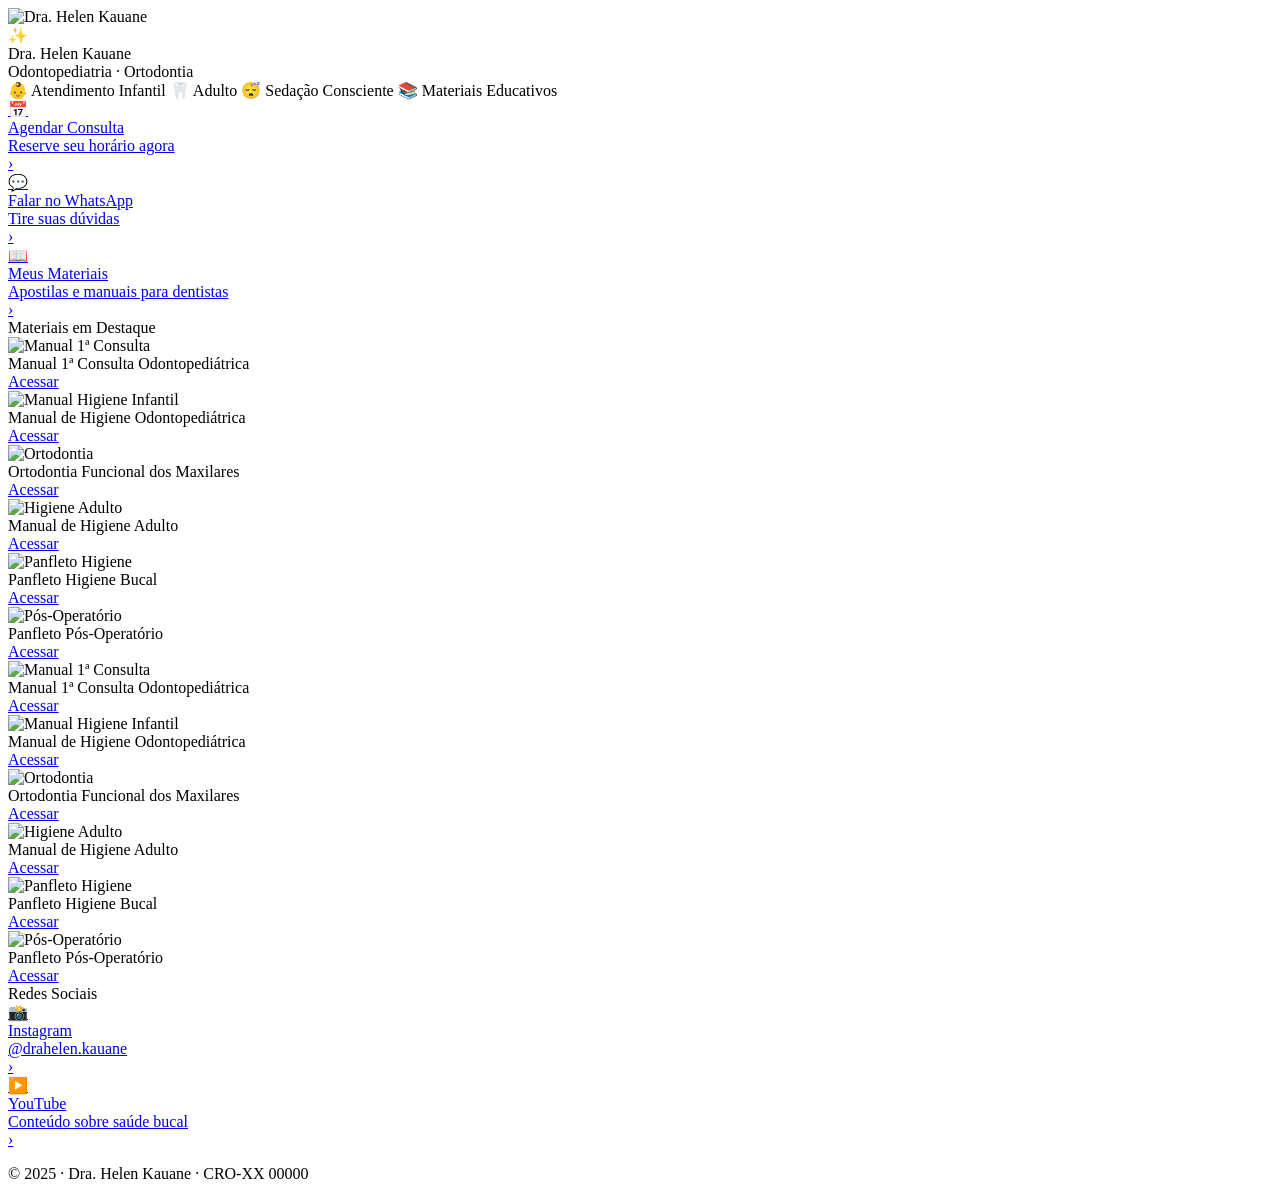
==== Drhellem/instagram/index.html @ 4bc45f28 "remover email e formulario da secao de contato" ====
<!DOCTYPE html>
<html lang="pt-BR">
<head>
  <meta charset="UTF-8">
  <meta name="viewport" content="width=device-width, initial-scale=1.0">
  <title>Dra. Helen Kauane</title>
  <link href="https://fonts.googleapis.com/css2?family=Cormorant+Garamond:ital,wght@0,400;0,600;1,400&family=DM+Sans:wght@300;400;500;600&display=swap" rel="stylesheet">
  <link rel="stylesheet" href="css/bio.css">
</head>
<body>
  <div class="page">

    <!-- HERO -->
    <div class="hero-bg">
      <div class="avatar-wrap">
        <div class="avatar">
          <img src="imagens/img01.png" alt="Dra. Helen Kauane">
        </div>
        <div class="avatar-badge">✨</div>
      </div>
      <div class="bio-name">Dra. Helen Kauane</div>
      <div class="bio-role">Odontopediatria · Ortodontia</div>
      <div class="bio-tags">
        <span class="tag">👶 Atendimento Infantil</span>
        <span class="tag">🦷 Adulto</span>
        <span class="tag">😴 Sedação Consciente</span>
        <span class="tag">📚 Materiais Educativos</span>
      </div>
    </div>

    <!-- LINKS -->
    <div class="content">

      <!-- Agendar consulta -->
      <a href="#" class="link-btn">
        <div class="btn-icon icon-teal">📅</div>
        <div class="btn-text">
          <div class="btn-title">Agendar Consulta</div>
          <div class="btn-sub">Reserve seu horário agora</div>
        </div>
        <div class="btn-arrow">›</div>
      </a>

      <!-- WhatsApp -->
      <a href="https://wa.me/55" class="link-btn">
        <div class="btn-icon icon-mint">💬</div>
        <div class="btn-text">
          <div class="btn-title">Falar no WhatsApp</div>
          <div class="btn-sub">Tire suas dúvidas</div>
        </div>
        <div class="btn-arrow">›</div>
      </a>

      <!-- Landing page / materiais -->
      <a href="landing.html" class="link-btn">
        <div class="btn-icon icon-lilac">📖</div>
        <div class="btn-text">
          <div class="btn-title">Meus Materiais</div>
          <div class="btn-sub">Apostilas e manuais para dentistas</div>
        </div>
        <div class="btn-arrow">›</div>
      </a>

      <!-- Seção materiais em destaque -->
      <div class="section-label"><span>Materiais em Destaque</span></div>

      <!-- Carousel de materiais -->
      <div class="carousel-wrap">
        <div class="carousel-track" id="track">
          <div class="carousel-item">
            <div class="carousel-thumb"><img src="imagens/img02.png" alt="Manual 1ª Consulta" class="carousel-img"></div>
            <div class="carousel-info"><div class="carousel-title">Manual 1ª Consulta Odontopediátrica</div><a href="landing.html" class="carousel-btn">Acessar</a></div>
          </div>
          <div class="carousel-item">
            <div class="carousel-thumb"><img src="imagens/img03.png" alt="Manual Higiene Infantil" class="carousel-img"></div>
            <div class="carousel-info"><div class="carousel-title">Manual de Higiene Odontopediátrica</div><a href="landing.html" class="carousel-btn">Acessar</a></div>
          </div>
          <div class="carousel-item">
            <div class="carousel-thumb"><img src="imagens/img04.png" alt="Ortodontia" class="carousel-img"></div>
            <div class="carousel-info"><div class="carousel-title">Ortodontia Funcional dos Maxilares</div><a href="landing.html" class="carousel-btn">Acessar</a></div>
          </div>
          <div class="carousel-item">
            <div class="carousel-thumb"><img src="imagens/img05.png" alt="Higiene Adulto" class="carousel-img"></div>
            <div class="carousel-info"><div class="carousel-title">Manual de Higiene Adulto</div><a href="landing.html" class="carousel-btn">Acessar</a></div>
          </div>
          <div class="carousel-item">
            <div class="carousel-thumb"><img src="imagens/img06.png" alt="Panfleto Higiene" class="carousel-img"></div>
            <div class="carousel-info"><div class="carousel-title">Panfleto Higiene Bucal</div><a href="landing.html" class="carousel-btn">Acessar</a></div>
          </div>
          <div class="carousel-item">
            <div class="carousel-thumb"><img src="imagens/img07.png" alt="Pós-Operatório" class="carousel-img"></div>
            <div class="carousel-info"><div class="carousel-title">Panfleto Pós-Operatório</div><a href="landing.html" class="carousel-btn">Acessar</a></div>
          </div>
          <!-- Duplicado para loop -->
          <div class="carousel-item">
            <div class="carousel-thumb"><img src="imagens/img02.png" alt="Manual 1ª Consulta" class="carousel-img"></div>
            <div class="carousel-info"><div class="carousel-title">Manual 1ª Consulta Odontopediátrica</div><a href="landing.html" class="carousel-btn">Acessar</a></div>
          </div>
          <div class="carousel-item">
            <div class="carousel-thumb"><img src="imagens/img03.png" alt="Manual Higiene Infantil" class="carousel-img"></div>
            <div class="carousel-info"><div class="carousel-title">Manual de Higiene Odontopediátrica</div><a href="landing.html" class="carousel-btn">Acessar</a></div>
          </div>
          <div class="carousel-item">
            <div class="carousel-thumb"><img src="imagens/img04.png" alt="Ortodontia" class="carousel-img"></div>
            <div class="carousel-info"><div class="carousel-title">Ortodontia Funcional dos Maxilares</div><a href="landing.html" class="carousel-btn">Acessar</a></div>
          </div>
          <div class="carousel-item">
            <div class="carousel-thumb"><img src="imagens/img05.png" alt="Higiene Adulto" class="carousel-img"></div>
            <div class="carousel-info"><div class="carousel-title">Manual de Higiene Adulto</div><a href="landing.html" class="carousel-btn">Acessar</a></div>
          </div>
          <div class="carousel-item">
            <div class="carousel-thumb"><img src="imagens/img06.png" alt="Panfleto Higiene" class="carousel-img"></div>
            <div class="carousel-info"><div class="carousel-title">Panfleto Higiene Bucal</div><a href="landing.html" class="carousel-btn">Acessar</a></div>
          </div>
          <div class="carousel-item">
            <div class="carousel-thumb"><img src="imagens/img07.png" alt="Pós-Operatório" class="carousel-img"></div>
            <div class="carousel-info"><div class="carousel-title">Panfleto Pós-Operatório</div><a href="landing.html" class="carousel-btn">Acessar</a></div>
          </div>
        </div>
      </div>

      <div class="section-label"><span>Redes Sociais</span></div>

      <a href="#" class="link-btn">
        <div class="btn-icon icon-lilac">📸</div>
        <div class="btn-text">
          <div class="btn-title">Instagram</div>
          <div class="btn-sub">@drahelen.kauane</div>
        </div>
        <div class="btn-arrow">›</div>
      </a>

      <a href="#" class="link-btn">
        <div class="btn-icon icon-sky">▶️</div>
        <div class="btn-text">
          <div class="btn-title">YouTube</div>
          <div class="btn-sub">Conteúdo sobre saúde bucal</div>
        </div>
        <div class="btn-arrow">›</div>
      </a>

    </div><!-- /content -->

    <div class="bio-footer">
      <p>© 2025 · Dra. Helen Kauane · CRO-XX 00000</p>
    </div>

  </div><!-- /page -->
</body>
</html>
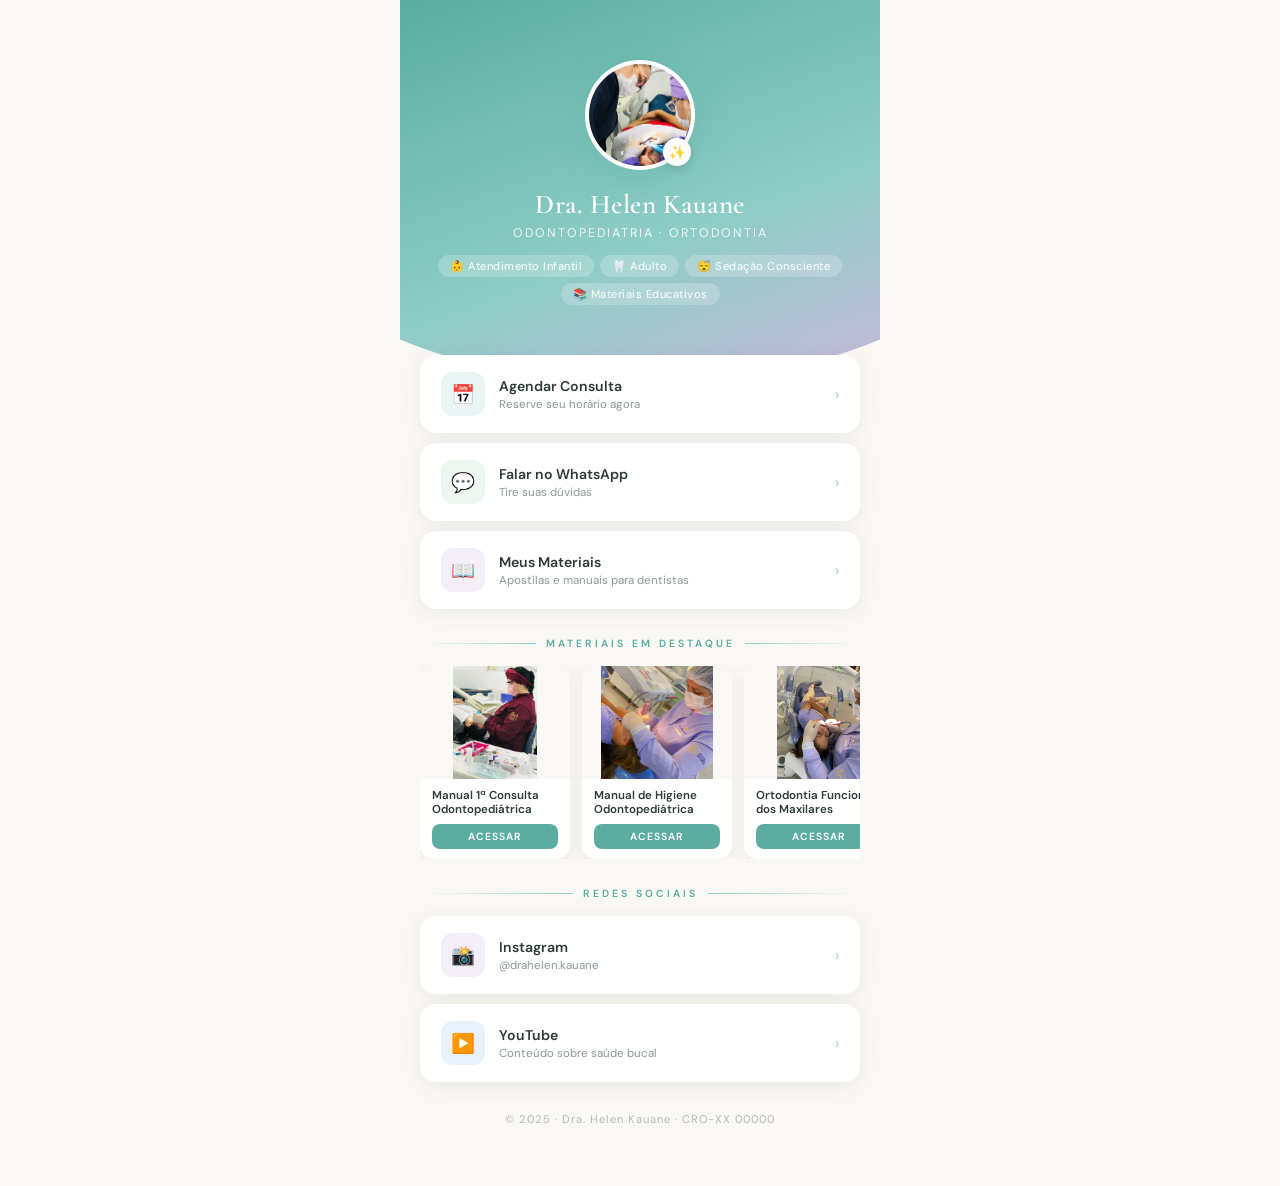
==== commit d7edf8e5: "Ajuste page insta" ====
--- a/Drhellem/instagram/index.html
+++ b/Drhellem/instagram/index.html
@@ -5,7 +5,7 @@
   <meta name="viewport" content="width=device-width, initial-scale=1.0">
   <title>Dra. Helen Kauane</title>
   <link href="https://fonts.googleapis.com/css2?family=Cormorant+Garamond:ital,wght@0,400;0,600;1,400&family=DM+Sans:wght@300;400;500;600&display=swap" rel="stylesheet">
-  <link rel="stylesheet" href="css/bio.css">
+  <link rel="stylesheet" href="../css/bio.css">
 </head>
 <body>
   <div class="page">
@@ -14,7 +14,7 @@
     <div class="hero-bg">
       <div class="avatar-wrap">
         <div class="avatar">
-          <img src="imagens/img01.png" alt="Dra. Helen Kauane">
+          <img src="../imagens/img01.png" alt="Dra. Helen Kauane">
         </div>
         <div class="avatar-badge">✨</div>
       </div>
@@ -42,7 +42,7 @@
       </a>
 
       <!-- WhatsApp -->
-      <a href="https://wa.me/55" class="link-btn">
+      <a href="https://wa.me/5551981014936" class="link-btn">
         <div class="btn-icon icon-mint">💬</div>
         <div class="btn-text">
           <div class="btn-title">Falar no WhatsApp</div>
@@ -52,7 +52,7 @@
       </a>
 
       <!-- Landing page / materiais -->
-      <a href="landing.html" class="link-btn">
+      <a href="../index.html" class="link-btn">
         <div class="btn-icon icon-lilac">📖</div>
         <div class="btn-text">
           <div class="btn-title">Meus Materiais</div>
@@ -68,60 +68,60 @@
       <div class="carousel-wrap">
         <div class="carousel-track" id="track">
           <div class="carousel-item">
-            <div class="carousel-thumb"><img src="imagens/img02.png" alt="Manual 1ª Consulta" class="carousel-img"></div>
-            <div class="carousel-info"><div class="carousel-title">Manual 1ª Consulta Odontopediátrica</div><a href="landing.html" class="carousel-btn">Acessar</a></div>
+            <div class="carousel-thumb"><img src="../imagens/img02.png" alt="Manual 1ª Consulta" class="carousel-img"></div>
+            <div class="carousel-info"><div class="carousel-title">Manual 1ª Consulta Odontopediátrica</div><a href="../index.html" class="carousel-btn">Acessar</a></div>
           </div>
           <div class="carousel-item">
-            <div class="carousel-thumb"><img src="imagens/img03.png" alt="Manual Higiene Infantil" class="carousel-img"></div>
-            <div class="carousel-info"><div class="carousel-title">Manual de Higiene Odontopediátrica</div><a href="landing.html" class="carousel-btn">Acessar</a></div>
+            <div class="carousel-thumb"><img src="../imagens/img03.png" alt="Manual Higiene Infantil" class="carousel-img"></div>
+            <div class="carousel-info"><div class="carousel-title">Manual de Higiene Odontopediátrica</div><a href="../index.html" class="carousel-btn">Acessar</a></div>
           </div>
           <div class="carousel-item">
-            <div class="carousel-thumb"><img src="imagens/img04.png" alt="Ortodontia" class="carousel-img"></div>
-            <div class="carousel-info"><div class="carousel-title">Ortodontia Funcional dos Maxilares</div><a href="landing.html" class="carousel-btn">Acessar</a></div>
+            <div class="carousel-thumb"><img src="../imagens/img04.png" alt="Ortodontia" class="carousel-img"></div>
+            <div class="carousel-info"><div class="carousel-title">Ortodontia Funcional dos Maxilares</div><a href="../index.html" class="carousel-btn">Acessar</a></div>
           </div>
           <div class="carousel-item">
-            <div class="carousel-thumb"><img src="imagens/img05.png" alt="Higiene Adulto" class="carousel-img"></div>
-            <div class="carousel-info"><div class="carousel-title">Manual de Higiene Adulto</div><a href="landing.html" class="carousel-btn">Acessar</a></div>
+            <div class="carousel-thumb"><img src="../imagens/img05.png" alt="Higiene Adulto" class="carousel-img"></div>
+            <div class="carousel-info"><div class="carousel-title">Manual de Higiene Adulto</div><a href="../index.html" class="carousel-btn">Acessar</a></div>
           </div>
           <div class="carousel-item">
-            <div class="carousel-thumb"><img src="imagens/img06.png" alt="Panfleto Higiene" class="carousel-img"></div>
-            <div class="carousel-info"><div class="carousel-title">Panfleto Higiene Bucal</div><a href="landing.html" class="carousel-btn">Acessar</a></div>
+            <div class="carousel-thumb"><img src="../imagens/img06.png" alt="Panfleto Higiene" class="carousel-img"></div>
+            <div class="carousel-info"><div class="carousel-title">Panfleto Higiene Bucal</div><a href="../index.html" class="carousel-btn">Acessar</a></div>
           </div>
           <div class="carousel-item">
-            <div class="carousel-thumb"><img src="imagens/img07.png" alt="Pós-Operatório" class="carousel-img"></div>
-            <div class="carousel-info"><div class="carousel-title">Panfleto Pós-Operatório</div><a href="landing.html" class="carousel-btn">Acessar</a></div>
+            <div class="carousel-thumb"><img src="../imagens/img07.png" alt="Pós-Operatório" class="carousel-img"></div>
+            <div class="carousel-info"><div class="carousel-title">Panfleto Pós-Operatório</div><a href="../index.html" class="carousel-btn">Acessar</a></div>
           </div>
           <!-- Duplicado para loop -->
           <div class="carousel-item">
-            <div class="carousel-thumb"><img src="imagens/img02.png" alt="Manual 1ª Consulta" class="carousel-img"></div>
-            <div class="carousel-info"><div class="carousel-title">Manual 1ª Consulta Odontopediátrica</div><a href="landing.html" class="carousel-btn">Acessar</a></div>
+            <div class="carousel-thumb"><img src="../imagens/img02.png" alt="Manual 1ª Consulta" class="carousel-img"></div>
+            <div class="carousel-info"><div class="carousel-title">Manual 1ª Consulta Odontopediátrica</div><a href="../index.html" class="carousel-btn">Acessar</a></div>
           </div>
           <div class="carousel-item">
-            <div class="carousel-thumb"><img src="imagens/img03.png" alt="Manual Higiene Infantil" class="carousel-img"></div>
-            <div class="carousel-info"><div class="carousel-title">Manual de Higiene Odontopediátrica</div><a href="landing.html" class="carousel-btn">Acessar</a></div>
+            <div class="carousel-thumb"><img src="../imagens/img03.png" alt="Manual Higiene Infantil" class="carousel-img"></div>
+            <div class="carousel-info"><div class="carousel-title">Manual de Higiene Odontopediátrica</div><a href="../index.html" class="carousel-btn">Acessar</a></div>
           </div>
           <div class="carousel-item">
-            <div class="carousel-thumb"><img src="imagens/img04.png" alt="Ortodontia" class="carousel-img"></div>
-            <div class="carousel-info"><div class="carousel-title">Ortodontia Funcional dos Maxilares</div><a href="landing.html" class="carousel-btn">Acessar</a></div>
+            <div class="carousel-thumb"><img src="../imagens/img04.png" alt="Ortodontia" class="carousel-img"></div>
+            <div class="carousel-info"><div class="carousel-title">Ortodontia Funcional dos Maxilares</div><a href="../index.html" class="carousel-btn">Acessar</a></div>
           </div>
           <div class="carousel-item">
-            <div class="carousel-thumb"><img src="imagens/img05.png" alt="Higiene Adulto" class="carousel-img"></div>
-            <div class="carousel-info"><div class="carousel-title">Manual de Higiene Adulto</div><a href="landing.html" class="carousel-btn">Acessar</a></div>
+            <div class="carousel-thumb"><img src="../imagens/img05.png" alt="Higiene Adulto" class="carousel-img"></div>
+            <div class="carousel-info"><div class="carousel-title">Manual de Higiene Adulto</div><a href="../index.html" class="carousel-btn">Acessar</a></div>
           </div>
           <div class="carousel-item">
-            <div class="carousel-thumb"><img src="imagens/img06.png" alt="Panfleto Higiene" class="carousel-img"></div>
-            <div class="carousel-info"><div class="carousel-title">Panfleto Higiene Bucal</div><a href="landing.html" class="carousel-btn">Acessar</a></div>
+            <div class="carousel-thumb"><img src="../imagens/img06.png" alt="Panfleto Higiene" class="carousel-img"></div>
+            <div class="carousel-info"><div class="carousel-title">Panfleto Higiene Bucal</div><a href="../index.html" class="carousel-btn">Acessar</a></div>
           </div>
           <div class="carousel-item">
-            <div class="carousel-thumb"><img src="imagens/img07.png" alt="Pós-Operatório" class="carousel-img"></div>
-            <div class="carousel-info"><div class="carousel-title">Panfleto Pós-Operatório</div><a href="landing.html" class="carousel-btn">Acessar</a></div>
+            <div class="carousel-thumb"><img src="../imagens/img07.png" alt="Pós-Operatório" class="carousel-img"></div>
+            <div class="carousel-info"><div class="carousel-title">Panfleto Pós-Operatório</div><a href="../index.html" class="carousel-btn">Acessar</a></div>
           </div>
         </div>
       </div>
 
       <div class="section-label"><span>Redes Sociais</span></div>
 
-      <a href="#" class="link-btn">
+      <a href="https://instagram.com/drahelen.kauane" target="_blank" class="link-btn">
         <div class="btn-icon icon-lilac">📸</div>
         <div class="btn-text">
           <div class="btn-title">Instagram</div>
@@ -147,4 +147,4 @@
 
   </div><!-- /page -->
 </body>
-</html>
+</html>
--- a/Drhellem/css/bio.css
+++ b/Drhellem/css/bio.css
@@ -0,0 +1,357 @@
+/* =============================================
+   DRA. HELEN KAUANE — bio.css
+   Bio page para link in bio do Instagram
+   ============================================= */
+
+*, *::before, *::after {
+  box-sizing: border-box;
+  margin: 0;
+  padding: 0;
+}
+
+:root {
+  --teal:       #5aada0;
+  --teal-light: #8ecdc6;
+  --teal-pale:  #e8f5f4;
+  --lilac:      #c9b8d8;
+  --lilac-pale: #f3eef8;
+  --cream:      #faf8f5;
+  --dark:       #2d3a35;
+  --text:       #4a5550;
+  --white:      #ffffff;
+}
+
+html { scroll-behavior: smooth; }
+
+body {
+  font-family: 'DM Sans', sans-serif;
+  background: var(--cream);
+  min-height: 100vh;
+  display: flex;
+  justify-content: center;
+  align-items: flex-start;
+  padding: 0 0 60px;
+}
+
+/* =========================================
+   PAGE WRAPPER
+   ========================================= */
+.page {
+  width: 100%;
+  max-width: 480px;
+  display: flex;
+  flex-direction: column;
+  align-items: center;
+}
+
+/* =========================================
+   HERO / TOPO
+   ========================================= */
+.hero-bg {
+  width: 100%;
+  background: linear-gradient(160deg, var(--teal) 0%, var(--teal-light) 60%, var(--lilac) 100%);
+  padding: 60px 30px 80px;
+  display: flex;
+  flex-direction: column;
+  align-items: center;
+  position: relative;
+  clip-path: ellipse(100% 88% at 50% 12%);
+}
+
+/* =========================================
+   AVATAR
+   ========================================= */
+.avatar-wrap {
+  position: relative;
+  margin-bottom: 18px;
+}
+
+.avatar {
+  width: 110px;
+  height: 110px;
+  border-radius: 50%;
+  background: linear-gradient(135deg, #fff 0%, var(--teal-pale) 100%);
+  border: 4px solid rgba(255,255,255,0.9);
+  box-shadow: 0 8px 32px rgba(90,173,160,0.35);
+  display: flex;
+  align-items: center;
+  justify-content: center;
+  font-size: 3rem;
+  overflow: hidden;
+}
+
+.avatar img {
+  width: 100%;
+  height: 100%;
+  object-fit: cover;
+  object-position: center top;
+  display: block;
+}
+
+.avatar-badge {
+  position: absolute;
+  bottom: 4px;
+  right: 4px;
+  width: 28px;
+  height: 28px;
+  background: var(--white);
+  border-radius: 50%;
+  display: flex;
+  align-items: center;
+  justify-content: center;
+  font-size: 0.85rem;
+  box-shadow: 0 2px 8px rgba(0,0,0,0.15);
+}
+
+/* =========================================
+   BIO INFO
+   ========================================= */
+.bio-name {
+  font-family: 'Cormorant Garamond', serif;
+  font-size: 1.7rem;
+  font-weight: 600;
+  color: var(--white);
+  text-align: center;
+  letter-spacing: 0.5px;
+  margin-bottom: 4px;
+}
+
+.bio-role {
+  color: rgba(255,255,255,0.88);
+  font-size: 0.78rem;
+  font-weight: 400;
+  letter-spacing: 2px;
+  text-transform: uppercase;
+  text-align: center;
+  margin-bottom: 14px;
+}
+
+.bio-tags {
+  display: flex;
+  flex-wrap: wrap;
+  gap: 6px;
+  justify-content: center;
+}
+
+.tag {
+  background: rgba(255,255,255,0.22);
+  color: var(--white);
+  font-size: 0.7rem;
+  padding: 4px 12px;
+  border-radius: 20px;
+  letter-spacing: 0.5px;
+  backdrop-filter: blur(4px);
+}
+
+/* =========================================
+   CONTENT AREA
+   ========================================= */
+.content {
+  width: 100%;
+  padding: 0 20px;
+  margin-top: -30px;
+  display: flex;
+  flex-direction: column;
+  gap: 10px;
+}
+
+/* =========================================
+   LINK BUTTONS
+   ========================================= */
+.link-btn {
+  display: flex;
+  align-items: center;
+  gap: 14px;
+  background: var(--white);
+  border-radius: 16px;
+  padding: 16px 20px;
+  text-decoration: none;
+  color: var(--dark);
+  box-shadow: 0 4px 20px rgba(45,58,53,0.08);
+  transition: transform 0.2s, box-shadow 0.2s;
+  border: 1.5px solid transparent;
+  animation: fadeUp 0.5s ease both;
+}
+
+.link-btn:hover {
+  transform: translateY(-3px);
+  box-shadow: 0 10px 30px rgba(90,173,160,0.2);
+  border-color: var(--teal-light);
+}
+
+.link-btn:active { transform: translateY(0); }
+
+.link-btn:nth-child(1) { animation-delay: 0.05s; }
+.link-btn:nth-child(2) { animation-delay: 0.10s; }
+.link-btn:nth-child(3) { animation-delay: 0.15s; }
+.link-btn:nth-child(4) { animation-delay: 0.20s; }
+.link-btn:nth-child(5) { animation-delay: 0.25s; }
+.link-btn:nth-child(6) { animation-delay: 0.30s; }
+
+@keyframes fadeUp {
+  from { opacity: 0; transform: translateY(16px); }
+  to   { opacity: 1; transform: translateY(0); }
+}
+
+.btn-icon {
+  width: 44px;
+  height: 44px;
+  border-radius: 12px;
+  display: flex;
+  align-items: center;
+  justify-content: center;
+  font-size: 1.2rem;
+  flex-shrink: 0;
+}
+
+.icon-teal  { background: var(--teal-pale); }
+.icon-lilac { background: var(--lilac-pale); }
+.icon-peach { background: #fef0e8; }
+.icon-mint  { background: #edf7f0; }
+.icon-sky   { background: #e8f2fd; }
+
+.btn-text { flex: 1; }
+
+.btn-title {
+  font-size: 0.88rem;
+  font-weight: 600;
+  color: var(--dark);
+  margin-bottom: 2px;
+}
+
+.btn-sub {
+  font-size: 0.72rem;
+  color: #8a9994;
+  font-weight: 400;
+}
+
+.btn-arrow {
+  color: var(--teal);
+  font-size: 1rem;
+  opacity: 0.6;
+}
+
+/* =========================================
+   SECTION LABEL
+   ========================================= */
+.section-label {
+  display: flex;
+  align-items: center;
+  gap: 10px;
+  padding: 18px 4px 6px;
+}
+
+.section-label span {
+  font-size: 0.65rem;
+  font-weight: 600;
+  letter-spacing: 3px;
+  text-transform: uppercase;
+  color: var(--teal);
+}
+
+.section-label::before,
+.section-label::after {
+  content: '';
+  flex: 1;
+  height: 1px;
+}
+
+.section-label::before {
+  background: linear-gradient(90deg, transparent, var(--teal-light));
+}
+
+.section-label::after {
+  background: linear-gradient(90deg, var(--teal-light), transparent);
+}
+
+/* =========================================
+   CARROSSEL DE MATERIAIS
+   ========================================= */
+.carousel-wrap {
+  width: 100%;
+  overflow: hidden;
+  position: relative;
+}
+
+.carousel-track {
+  display: flex;
+  gap: 12px;
+  animation: slide 18s linear infinite;
+  width: max-content;
+}
+
+@keyframes slide {
+  0%   { transform: translateX(0); }
+  100% { transform: translateX(-50%); }
+}
+
+.carousel-item {
+  width: 150px;
+  background: var(--white);
+  border-radius: 14px;
+  overflow: hidden;
+  flex-shrink: 0;
+  box-shadow: 0 4px 16px rgba(45,58,53,0.07);
+}
+
+.carousel-thumb {
+  width: 100%;
+  aspect-ratio: 4 / 3;
+  overflow: hidden;
+  background: var(--teal-pale);
+  display: block;
+  position: relative;
+  padding: 0;
+}
+
+.carousel-thumb img,
+.carousel-img {
+  width: 100% !important;
+  height: 100% !important;
+  object-fit: contain !important;
+  object-position: center center !important;
+  background: var(--cream);
+  display: block !important;
+}
+
+.carousel-info { padding: 10px 12px; }
+
+.carousel-title {
+  font-size: 0.72rem;
+  font-weight: 600;
+  color: var(--dark);
+  margin-bottom: 6px;
+  line-height: 1.3;
+}
+
+.carousel-btn {
+  display: block;
+  background: var(--teal);
+  color: var(--white);
+  font-size: 0.65rem;
+  font-weight: 600;
+  letter-spacing: 1px;
+  text-transform: uppercase;
+  text-align: center;
+  padding: 6px 10px;
+  border-radius: 8px;
+  text-decoration: none;
+  transition: background 0.2s;
+}
+
+.carousel-btn:hover { background: var(--teal-light); }
+
+/* =========================================
+   FOOTER
+   ========================================= */
+.bio-footer {
+  margin-top: 30px;
+  text-align: center;
+  padding: 0 20px;
+}
+
+.bio-footer p {
+  font-size: 0.7rem;
+  color: #b0bab8;
+  letter-spacing: 1px;
+}
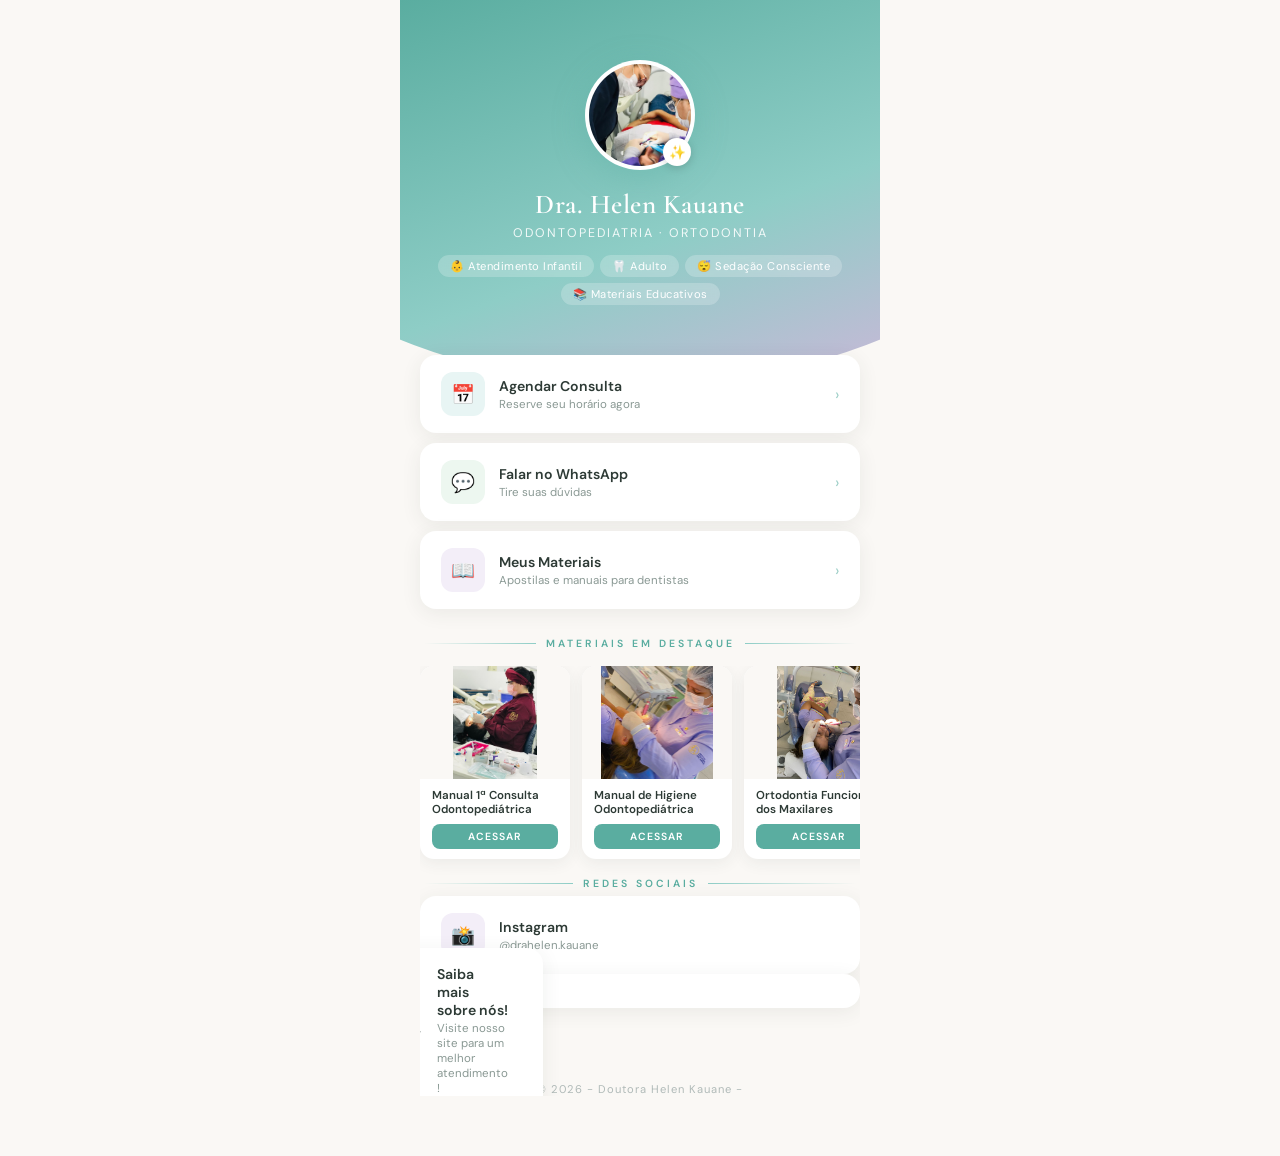
==== commit cc599a1a: "teste de whatsap" ====
--- a/Drhellem/instagram/index.html
+++ b/Drhellem/instagram/index.html
@@ -42,7 +42,7 @@
       </a>
 
       <!-- WhatsApp -->
-      <a href="https://wa.me/5551981014936" class="link-btn">
+      <a href="https://wa.me/5554996626893" class="link-btn">
         <div class="btn-icon icon-mint">💬</div>
         <div class="btn-text">
           <div class="btn-title">Falar no WhatsApp</div>
@@ -116,8 +116,7 @@
             <div class="carousel-thumb"><img src="../imagens/img07.png" alt="Pós-Operatório" class="carousel-img"></div>
             <div class="carousel-info"><div class="carousel-title">Panfleto Pós-Operatório</div><a href="../index.html" class="carousel-btn">Acessar</a></div>
           </div>
-        </div>
-      </div>
+          </div>
 
       <div class="section-label"><span>Redes Sociais</span></div>
 
@@ -127,22 +126,22 @@
           <div class="btn-title">Instagram</div>
           <div class="btn-sub">@drahelen.kauane</div>
         </div>
-        <div class="btn-arrow">›</div>
+        <div class="btn-arrow"></div>
       </a>
 
       <a href="#" class="link-btn">
-        <div class="btn-icon icon-sky">▶️</div>
+        <div class="btn-icon icon-sky">▶/div>
         <div class="btn-text">
-          <div class="btn-title">YouTube</div>
-          <div class="btn-sub">Conteúdo sobre saúde bucal</div>
+          <div class="btn-title">Saiba mais sobre nós! </div>
+          <div class="btn-sub">Visite nosso site para um melhor atendimento !</div>
         </div>
-        <div class="btn-arrow">›</div>
+        <div class="btn-arrow"></div>
       </a>
 
     </div><!-- /content -->
 
     <div class="bio-footer">
-      <p>© 2025 · Dra. Helen Kauane · CRO-XX 00000</p>
+      <p>© 2026 - Doutora Helen Kauane -</p>
     </div>
 
   </div><!-- /page -->
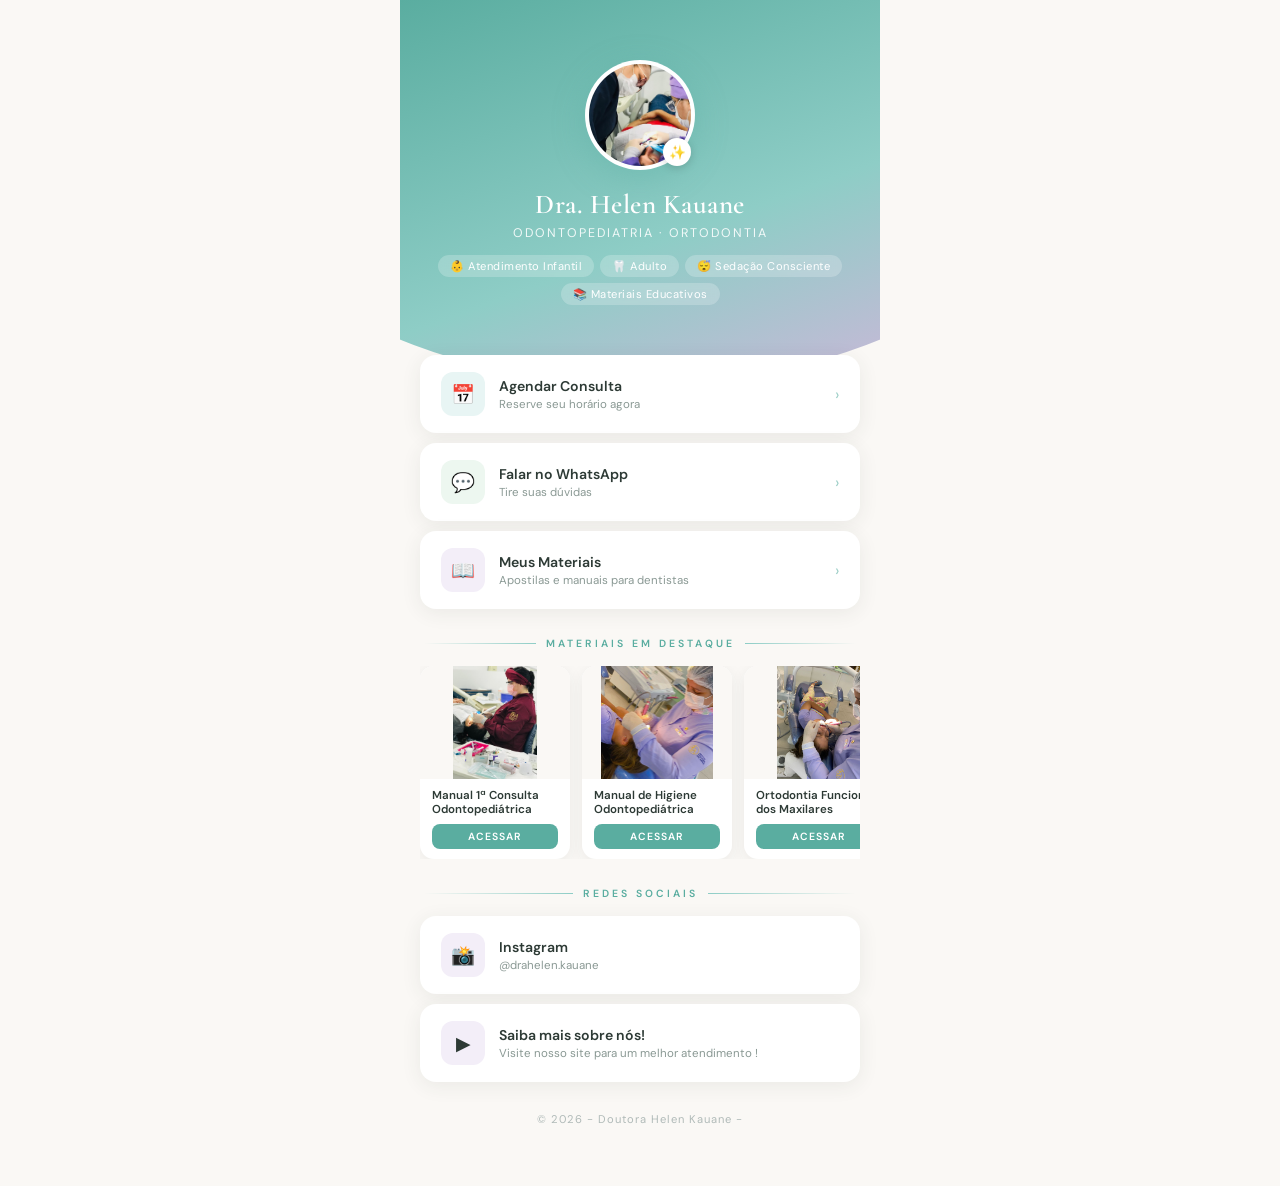
==== commit a809ea5b: "teste antgravit" ====
--- a/Drhellem/instagram/index.html
+++ b/Drhellem/instagram/index.html
@@ -116,7 +116,8 @@
             <div class="carousel-thumb"><img src="../imagens/img07.png" alt="Pós-Operatório" class="carousel-img"></div>
             <div class="carousel-info"><div class="carousel-title">Panfleto Pós-Operatório</div><a href="../index.html" class="carousel-btn">Acessar</a></div>
           </div>
-          </div>
+        </div>
+      </div>
 
       <div class="section-label"><span>Redes Sociais</span></div>
 
@@ -130,7 +131,7 @@
       </a>
 
       <a href="#" class="link-btn">
-        <div class="btn-icon icon-sky">▶/div>
+        <div class="btn-icon icon-lilac">▶</div>
         <div class="btn-text">
           <div class="btn-title">Saiba mais sobre nós! </div>
           <div class="btn-sub">Visite nosso site para um melhor atendimento !</div>
@@ -144,6 +145,6 @@
       <p>© 2026 - Doutora Helen Kauane -</p>
     </div>
 
-  </div><!-- /page -->
+  </div>
 </body>
 </html>
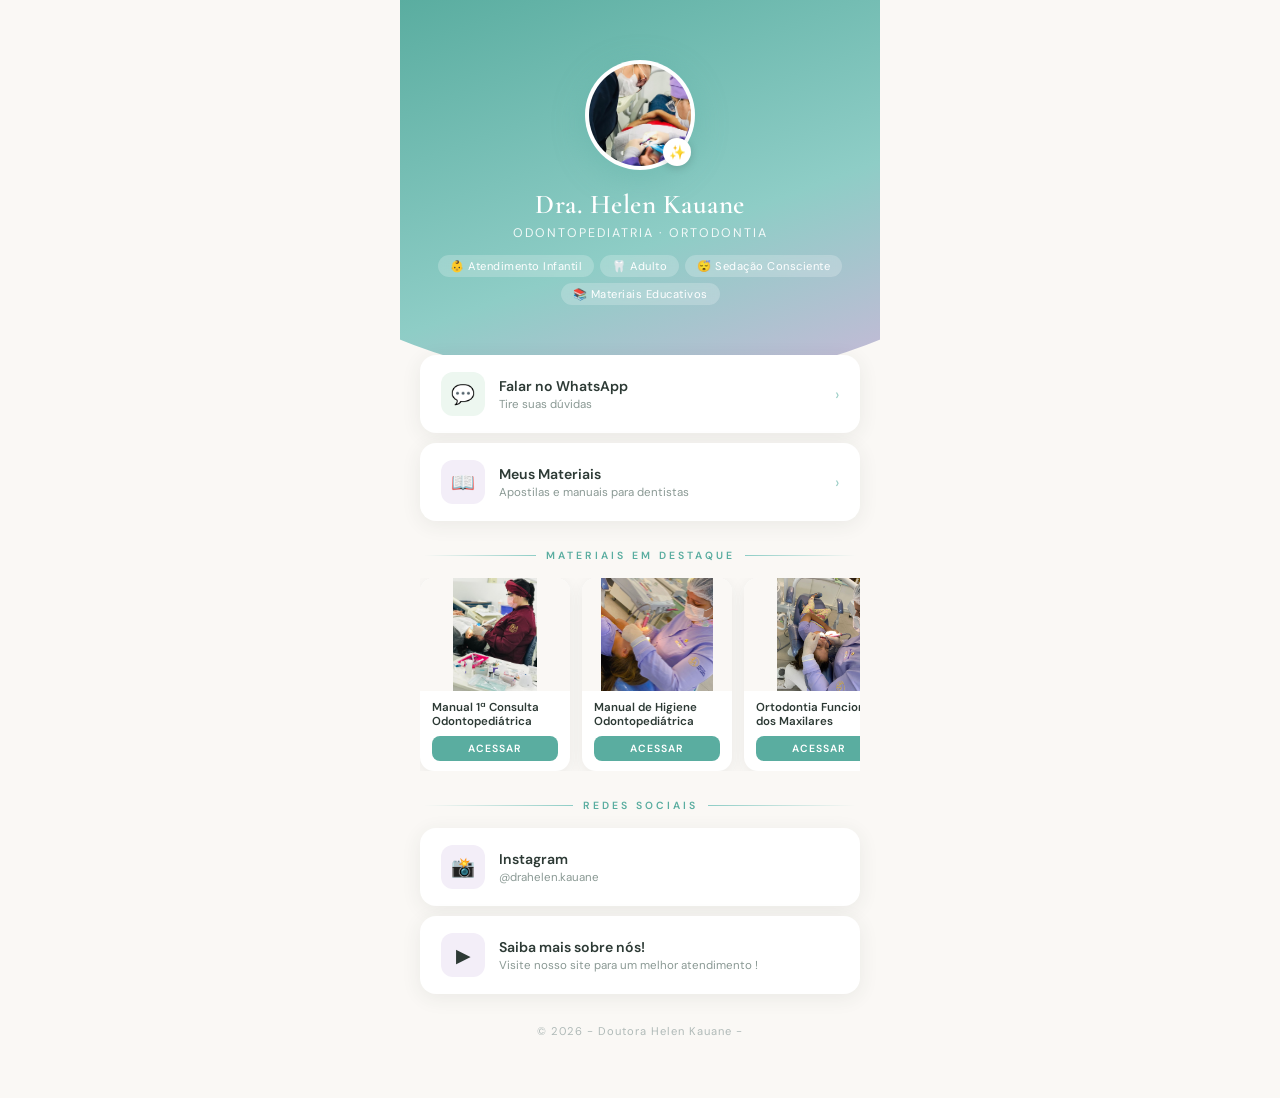
==== commit 750a94ac: "retirando div" ====
--- a/Drhellem/instagram/index.html
+++ b/Drhellem/instagram/index.html
@@ -1,12 +1,16 @@
 <!DOCTYPE html>
 <html lang="pt-BR">
+
 <head>
   <meta charset="UTF-8">
   <meta name="viewport" content="width=device-width, initial-scale=1.0">
   <title>Dra. Helen Kauane</title>
-  <link href="https://fonts.googleapis.com/css2?family=Cormorant+Garamond:ital,wght@0,400;0,600;1,400&family=DM+Sans:wght@300;400;500;600&display=swap" rel="stylesheet">
+  <link
+    href="https://fonts.googleapis.com/css2?family=Cormorant+Garamond:ital,wght@0,400;0,600;1,400&family=DM+Sans:wght@300;400;500;600&display=swap"
+    rel="stylesheet">
   <link rel="stylesheet" href="../css/bio.css">
 </head>
+
 <body>
   <div class="page">
 
@@ -31,15 +35,7 @@
     <!-- LINKS -->
     <div class="content">
 
-      <!-- Agendar consulta -->
-      <a href="#" class="link-btn">
-        <div class="btn-icon icon-teal">📅</div>
-        <div class="btn-text">
-          <div class="btn-title">Agendar Consulta</div>
-          <div class="btn-sub">Reserve seu horário agora</div>
-        </div>
-        <div class="btn-arrow">›</div>
-      </a>
+
 
       <!-- WhatsApp -->
       <a href="https://wa.me/5554996626893" class="link-btn">
@@ -68,53 +64,95 @@
       <div class="carousel-wrap">
         <div class="carousel-track" id="track">
           <div class="carousel-item">
-            <div class="carousel-thumb"><img src="../imagens/img02.png" alt="Manual 1ª Consulta" class="carousel-img"></div>
-            <div class="carousel-info"><div class="carousel-title">Manual 1ª Consulta Odontopediátrica</div><a href="../index.html" class="carousel-btn">Acessar</a></div>
+            <div class="carousel-thumb"><img src="../imagens/img02.png" alt="Manual 1ª Consulta" class="carousel-img">
+            </div>
+            <div class="carousel-info">
+              <div class="carousel-title">Manual 1ª Consulta Odontopediátrica</div><a href="../index.html"
+                class="carousel-btn">Acessar</a>
+            </div>
           </div>
           <div class="carousel-item">
-            <div class="carousel-thumb"><img src="../imagens/img03.png" alt="Manual Higiene Infantil" class="carousel-img"></div>
-            <div class="carousel-info"><div class="carousel-title">Manual de Higiene Odontopediátrica</div><a href="../index.html" class="carousel-btn">Acessar</a></div>
+            <div class="carousel-thumb"><img src="../imagens/img03.png" alt="Manual Higiene Infantil"
+                class="carousel-img"></div>
+            <div class="carousel-info">
+              <div class="carousel-title">Manual de Higiene Odontopediátrica</div><a href="../index.html"
+                class="carousel-btn">Acessar</a>
+            </div>
           </div>
           <div class="carousel-item">
             <div class="carousel-thumb"><img src="../imagens/img04.png" alt="Ortodontia" class="carousel-img"></div>
-            <div class="carousel-info"><div class="carousel-title">Ortodontia Funcional dos Maxilares</div><a href="../index.html" class="carousel-btn">Acessar</a></div>
+            <div class="carousel-info">
+              <div class="carousel-title">Ortodontia Funcional dos Maxilares</div><a href="../index.html"
+                class="carousel-btn">Acessar</a>
+            </div>
           </div>
           <div class="carousel-item">
             <div class="carousel-thumb"><img src="../imagens/img05.png" alt="Higiene Adulto" class="carousel-img"></div>
-            <div class="carousel-info"><div class="carousel-title">Manual de Higiene Adulto</div><a href="../index.html" class="carousel-btn">Acessar</a></div>
+            <div class="carousel-info">
+              <div class="carousel-title">Manual de Higiene Adulto</div><a href="../index.html"
+                class="carousel-btn">Acessar</a>
+            </div>
           </div>
           <div class="carousel-item">
-            <div class="carousel-thumb"><img src="../imagens/img06.png" alt="Panfleto Higiene" class="carousel-img"></div>
-            <div class="carousel-info"><div class="carousel-title">Panfleto Higiene Bucal</div><a href="../index.html" class="carousel-btn">Acessar</a></div>
+            <div class="carousel-thumb"><img src="../imagens/img06.png" alt="Panfleto Higiene" class="carousel-img">
+            </div>
+            <div class="carousel-info">
+              <div class="carousel-title">Panfleto Higiene Bucal</div><a href="../index.html"
+                class="carousel-btn">Acessar</a>
+            </div>
           </div>
           <div class="carousel-item">
             <div class="carousel-thumb"><img src="../imagens/img07.png" alt="Pós-Operatório" class="carousel-img"></div>
-            <div class="carousel-info"><div class="carousel-title">Panfleto Pós-Operatório</div><a href="../index.html" class="carousel-btn">Acessar</a></div>
+            <div class="carousel-info">
+              <div class="carousel-title">Panfleto Pós-Operatório</div><a href="../index.html"
+                class="carousel-btn">Acessar</a>
+            </div>
           </div>
           <!-- Duplicado para loop -->
           <div class="carousel-item">
-            <div class="carousel-thumb"><img src="../imagens/img02.png" alt="Manual 1ª Consulta" class="carousel-img"></div>
-            <div class="carousel-info"><div class="carousel-title">Manual 1ª Consulta Odontopediátrica</div><a href="../index.html" class="carousel-btn">Acessar</a></div>
+            <div class="carousel-thumb"><img src="../imagens/img02.png" alt="Manual 1ª Consulta" class="carousel-img">
+            </div>
+            <div class="carousel-info">
+              <div class="carousel-title">Manual 1ª Consulta Odontopediátrica</div><a href="../index.html"
+                class="carousel-btn">Acessar</a>
+            </div>
           </div>
           <div class="carousel-item">
-            <div class="carousel-thumb"><img src="../imagens/img03.png" alt="Manual Higiene Infantil" class="carousel-img"></div>
-            <div class="carousel-info"><div class="carousel-title">Manual de Higiene Odontopediátrica</div><a href="../index.html" class="carousel-btn">Acessar</a></div>
+            <div class="carousel-thumb"><img src="../imagens/img03.png" alt="Manual Higiene Infantil"
+                class="carousel-img"></div>
+            <div class="carousel-info">
+              <div class="carousel-title">Manual de Higiene Odontopediátrica</div><a href="../index.html"
+                class="carousel-btn">Acessar</a>
+            </div>
           </div>
           <div class="carousel-item">
             <div class="carousel-thumb"><img src="../imagens/img04.png" alt="Ortodontia" class="carousel-img"></div>
-            <div class="carousel-info"><div class="carousel-title">Ortodontia Funcional dos Maxilares</div><a href="../index.html" class="carousel-btn">Acessar</a></div>
+            <div class="carousel-info">
+              <div class="carousel-title">Ortodontia Funcional dos Maxilares</div><a href="../index.html"
+                class="carousel-btn">Acessar</a>
+            </div>
           </div>
           <div class="carousel-item">
             <div class="carousel-thumb"><img src="../imagens/img05.png" alt="Higiene Adulto" class="carousel-img"></div>
-            <div class="carousel-info"><div class="carousel-title">Manual de Higiene Adulto</div><a href="../index.html" class="carousel-btn">Acessar</a></div>
+            <div class="carousel-info">
+              <div class="carousel-title">Manual de Higiene Adulto</div><a href="../index.html"
+                class="carousel-btn">Acessar</a>
+            </div>
           </div>
           <div class="carousel-item">
-            <div class="carousel-thumb"><img src="../imagens/img06.png" alt="Panfleto Higiene" class="carousel-img"></div>
-            <div class="carousel-info"><div class="carousel-title">Panfleto Higiene Bucal</div><a href="../index.html" class="carousel-btn">Acessar</a></div>
+            <div class="carousel-thumb"><img src="../imagens/img06.png" alt="Panfleto Higiene" class="carousel-img">
+            </div>
+            <div class="carousel-info">
+              <div class="carousel-title">Panfleto Higiene Bucal</div><a href="../index.html"
+                class="carousel-btn">Acessar</a>
+            </div>
           </div>
           <div class="carousel-item">
             <div class="carousel-thumb"><img src="../imagens/img07.png" alt="Pós-Operatório" class="carousel-img"></div>
-            <div class="carousel-info"><div class="carousel-title">Panfleto Pós-Operatório</div><a href="../index.html" class="carousel-btn">Acessar</a></div>
+            <div class="carousel-info">
+              <div class="carousel-title">Panfleto Pós-Operatório</div><a href="../index.html"
+                class="carousel-btn">Acessar</a>
+            </div>
           </div>
         </div>
       </div>
@@ -147,4 +185,5 @@
 
   </div>
 </body>
+
 </html>
